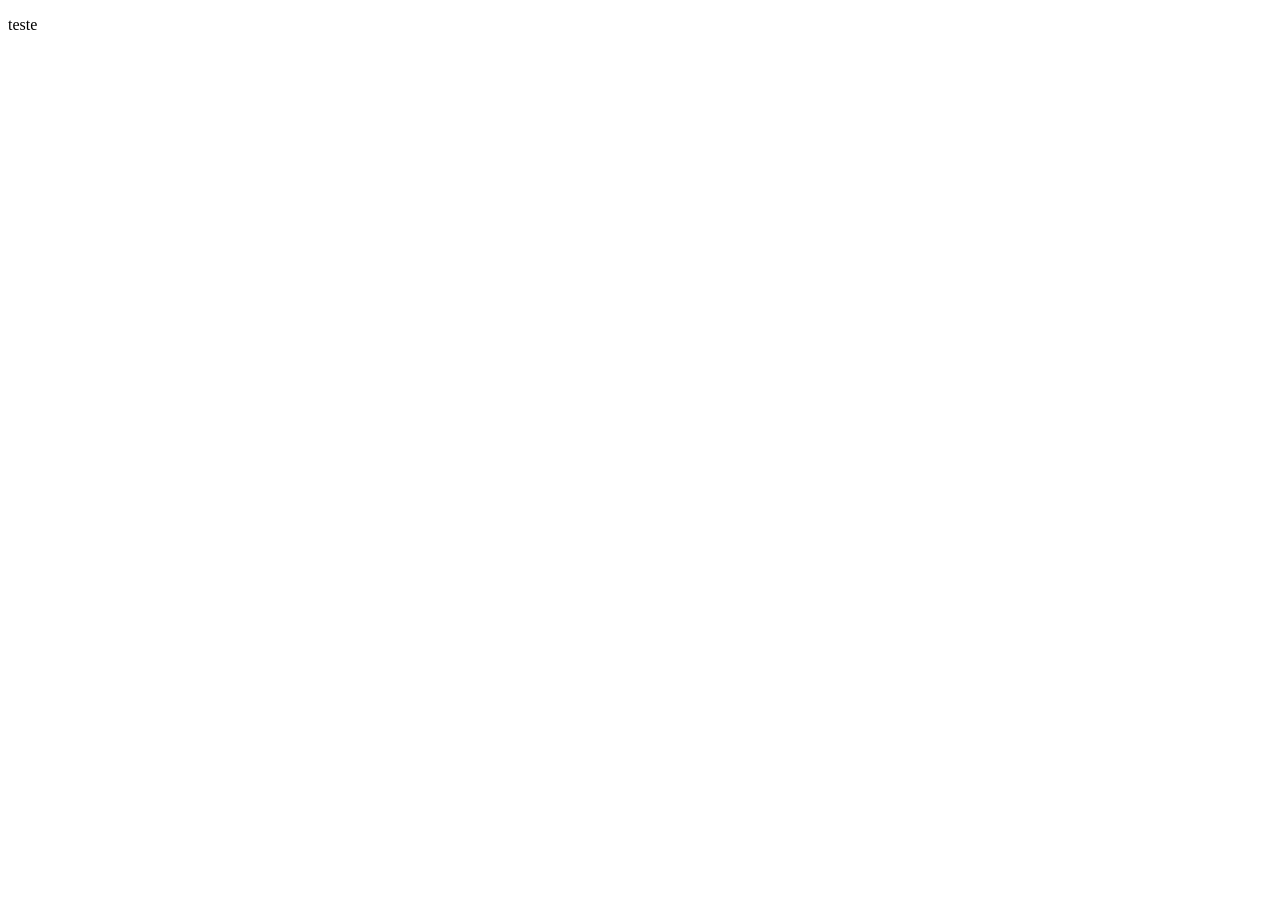
==== ftc-pb-competition/paginas/pag-home.html @ 4039ecbb "página de login quase finalizada, faltando apenas efeitos de background. Java script adicionado para" ====
<!DOCTYPE html>
<html lang="pt-br">
<head>
    <meta charset="UTF-8">
    <meta name="viewport" content="width=device-width, initial-scale=1.0">
    <title>FTC|PB Regional</title>
</head>
<body>
    <p>teste</p>
</body>
</html>
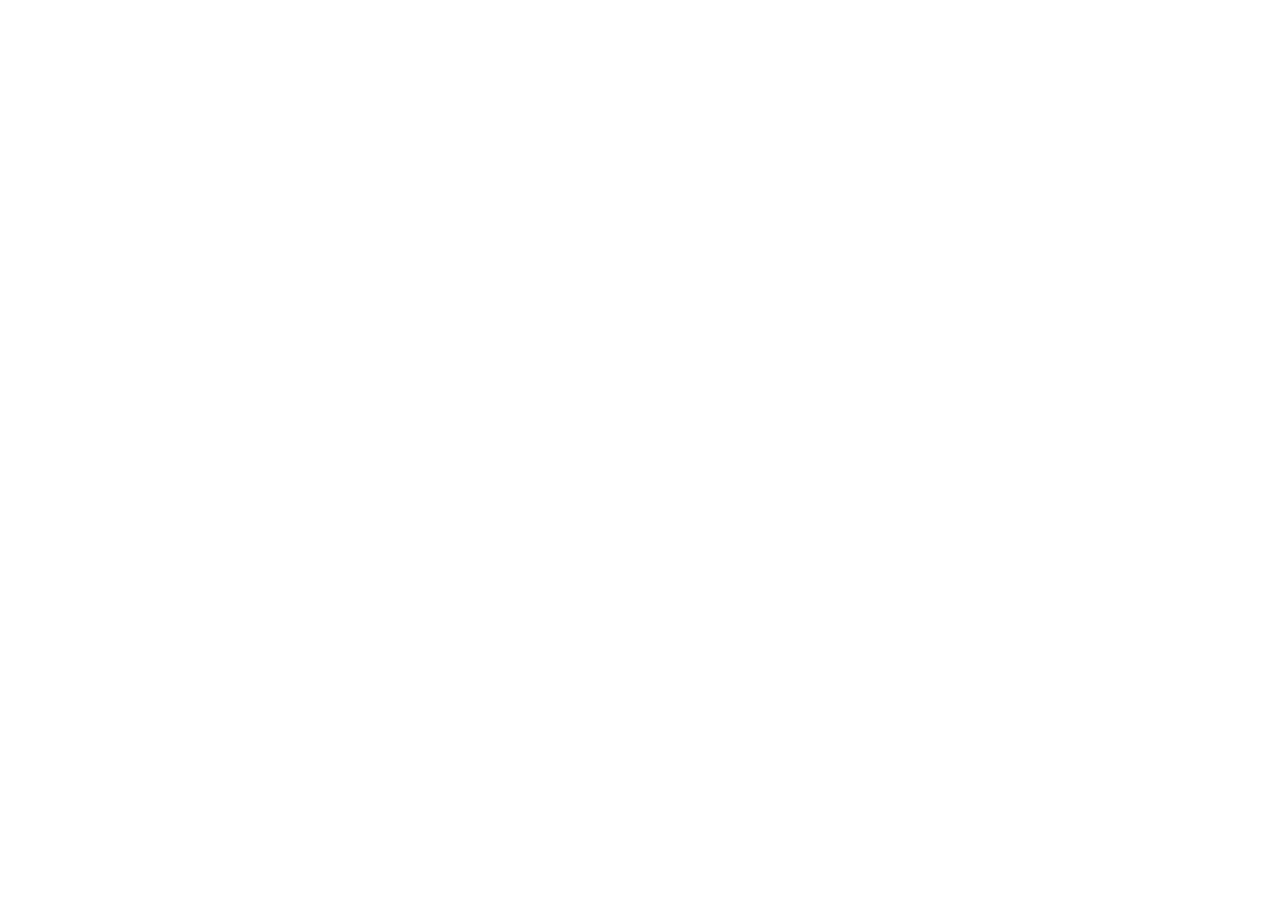
==== commit 33c5601c: "início da página principal e organização de estilos para cada página" ====
--- a/ftc-pb-competition/paginas/pag-home.html
+++ b/ftc-pb-competition/paginas/pag-home.html
@@ -6,6 +6,13 @@
     <title>FTC|PB Regional</title>
 </head>
 <body>
-    <p>teste</p>
+    <div class="layout">
+        <nav class="menu">
+
+        </nav>
+        <main class="conteudo">
+
+        </main>
+    </div>
 </body>
 </html>
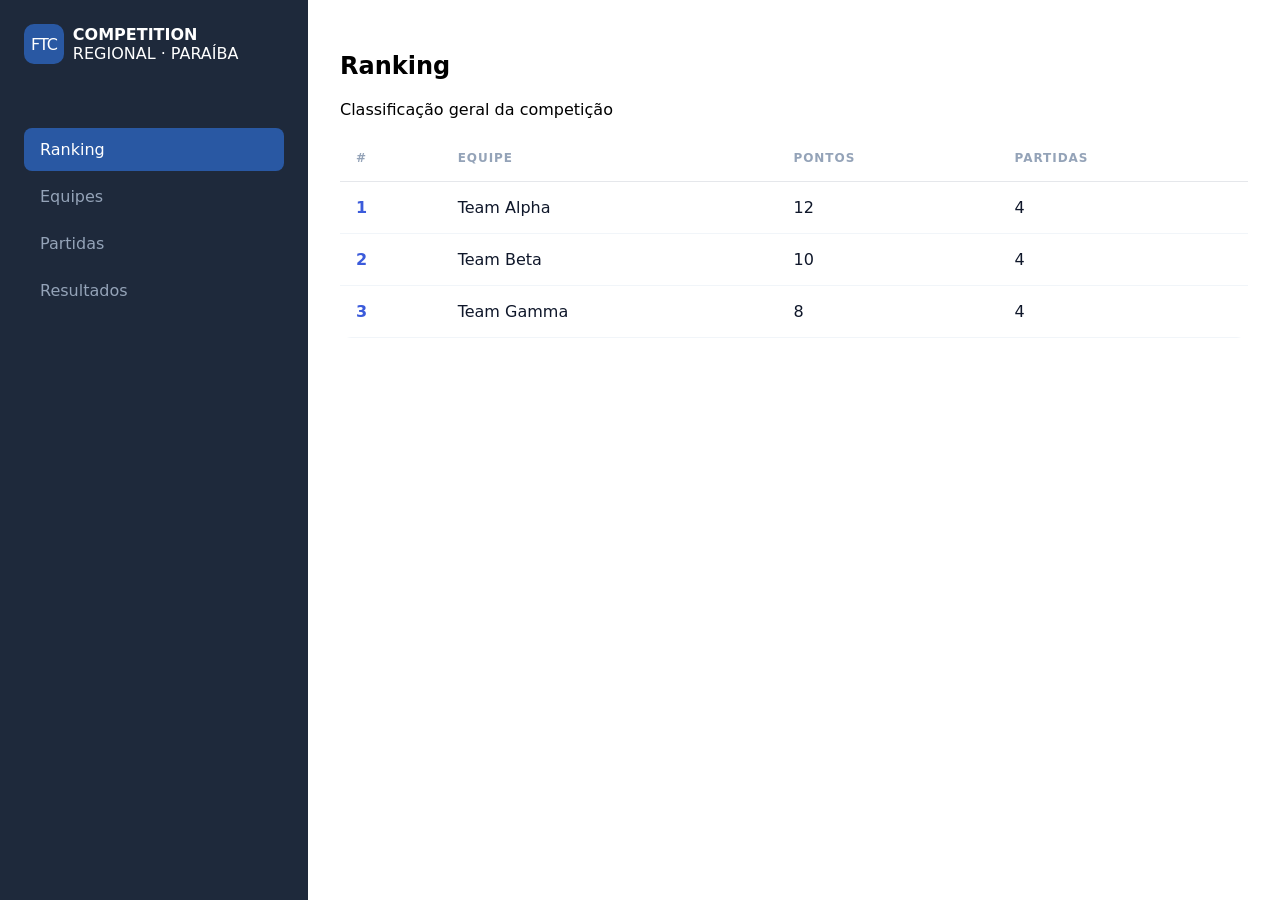
==== commit 109bd530: "sistema de navegação com javascript concluído. Inicío da página inicial de ranking da competição + o" ====
--- a/ftc-pb-competition/paginas/pag-home.html
+++ b/ftc-pb-competition/paginas/pag-home.html
@@ -1,18 +1,67 @@
 <!DOCTYPE html>
 <html lang="pt-br">
-<head>
-    <meta charset="UTF-8">
-    <meta name="viewport" content="width=device-width, initial-scale=1.0">
-    <title>FTC|PB Regional</title>
-</head>
-<body>
-    <div class="layout">
-        <nav class="menu">
+    <head>
+        <meta charset="UTF-8">
+        <meta name="viewport" content="width=device-width, initial-scale=1.0">
+        <title>FTC|PB Regional</title>
+        <link rel="stylesheet" href="../estilos/base.css">
+        <link rel="stylesheet" href="../estilos/style-home.css">
+        <script src="../scripts/script-home.js" defer></script>
+    </head>
+    <body>
+        <div class="layout">
+            <nav class="menu">
+                <div class="organization">
+                    <div class="box-ftc">FTC</div>
+                    <div class="column-itens">
+                        <strong>COMPETITION</strong>
+                        <span>REGIONAL · PARAÍBA</span>
+                    </div>
+                </div>
 
-        </nav>
-        <main class="conteudo">
+                <ul class="menu-lista">
+                    <li><a href="#" class="ativo" data-secao="ranking">Ranking</a></li>
+                    <li><a href="#" data-secao="equipes">Equipes</a></li>
+                    <li><a href="#" data-secao="partidas">Partidas</a></li>
+                    <li><a href="#" data-secao="resultados">Resultados</a></li>
+                </ul>
+            </nav>
 
-        </main>
-    </div>
-</body>
+            <main class="conteudo">
+                <section id="ranking" class="secao ativa">
+                    <header class="secao-topo">
+                        <h1>Ranking</h1>
+                        <p class="minor-information">Classificação geral da competição</p>
+                    </header>
+
+                    <div class="tabela-container">
+                        <table class="tabela">
+                            <thead>
+                                <tr>
+                                    <th>#</th>
+                                    <th>Equipe</th>
+                                    <th>Pontos</th>
+                                    <th>Partidas</th>
+                                </tr>
+                            </thead>
+                            <tbody id="ranking-corpo">
+                            </tbody>
+                        </table>
+                    </div>
+                </section>
+
+                <section id="equipes" class="secao">
+                    <h1>Equipes</h1>
+                </section>
+
+                <section id="partidas" class="secao">
+                    <h1>Partidas</h1>
+                </section>
+
+                <section id="resultados" class="secao">
+                    <h1>Resultados</h1>
+                </section>
+            </main>
+        </div>
+    </body>
 </html>
--- a/ftc-pb-competition/estilos/base.css
+++ b/ftc-pb-competition/estilos/base.css
@@ -0,0 +1,23 @@
+.organization{
+    display: flex;
+    align-items: center;
+    gap: 0.55rem;
+    margin-bottom: 2rem;
+    color: #fff;
+}
+
+.box-ftc{
+    background-color: #2958a3;
+    width: 40px;
+    height: 40px;
+    border-radius: 10px;
+    display: grid;
+    place-items: center;
+    color: #fff;
+    letter-spacing: -1px;
+}
+
+.column-itens{
+    display: flex;
+    flex-direction: column;
+}
--- a/ftc-pb-competition/estilos/style-home.css
+++ b/ftc-pb-competition/estilos/style-home.css
@@ -0,0 +1,96 @@
+body{
+    font-family: system-ui, -apple-system, "Segoe UI", sans-serif;
+    margin: 0;
+}
+
+.layout {
+    display: flex;
+    min-height: 100vh;
+}
+
+.menu {
+    width: 260px;
+    flex-shrink: 0;
+    background-color: #1e293b;
+    padding: 1.5rem;
+    display: flex;
+    flex-direction: column;
+    gap: 2rem;
+}
+
+.conteudo {
+    flex: 1;
+    padding: 2rem;
+}
+
+.menu-lista {
+    list-style: none;
+    padding: 0;
+    margin: 0;
+    display: flex;
+    flex-direction: column;
+    gap: 0.25rem;
+}
+
+.menu-lista a {
+    display: block;
+    padding: 0.75rem 1rem;
+    border-radius: 8px;
+    color: #94a3b8;
+    text-decoration: none;
+    font-weight: 500;
+}
+
+.menu-lista a:hover {
+    background-color: rgba(255, 255, 255, 0.08);
+    color: #fff;
+}
+
+.menu-lista a.ativo {
+    background-color: #2958a3;
+    color: #fff;
+}
+
+.secao {
+    display: none;
+}
+
+.secao.ativa {
+    display: block;
+}
+
+.tabela-container {
+    background-color: #fff;
+    border-radius: 12px;
+    overflow-x: auto;
+}
+
+.tabela {
+    width: 100%;
+    border-collapse: collapse;
+}
+
+.tabela th {
+    text-align: left;
+    font-size: 0.75rem;
+    text-transform: uppercase;
+    letter-spacing: 0.08em;
+    color: #94a3b8;
+    padding: 1rem;
+    border-bottom: 1px solid #e5e7eb;
+}
+
+.tabela td {
+    padding: 1rem;
+    border-bottom: 1px solid #f1f5f9;
+    color: #0f172a;
+}
+
+.tabela tbody tr:hover {
+    background-color: #f8fafc;
+}
+
+.tabela tbody tr:nth-child(-n+3) td:first-child {
+    font-weight: 700;
+    color: #3b5bdb;
+}
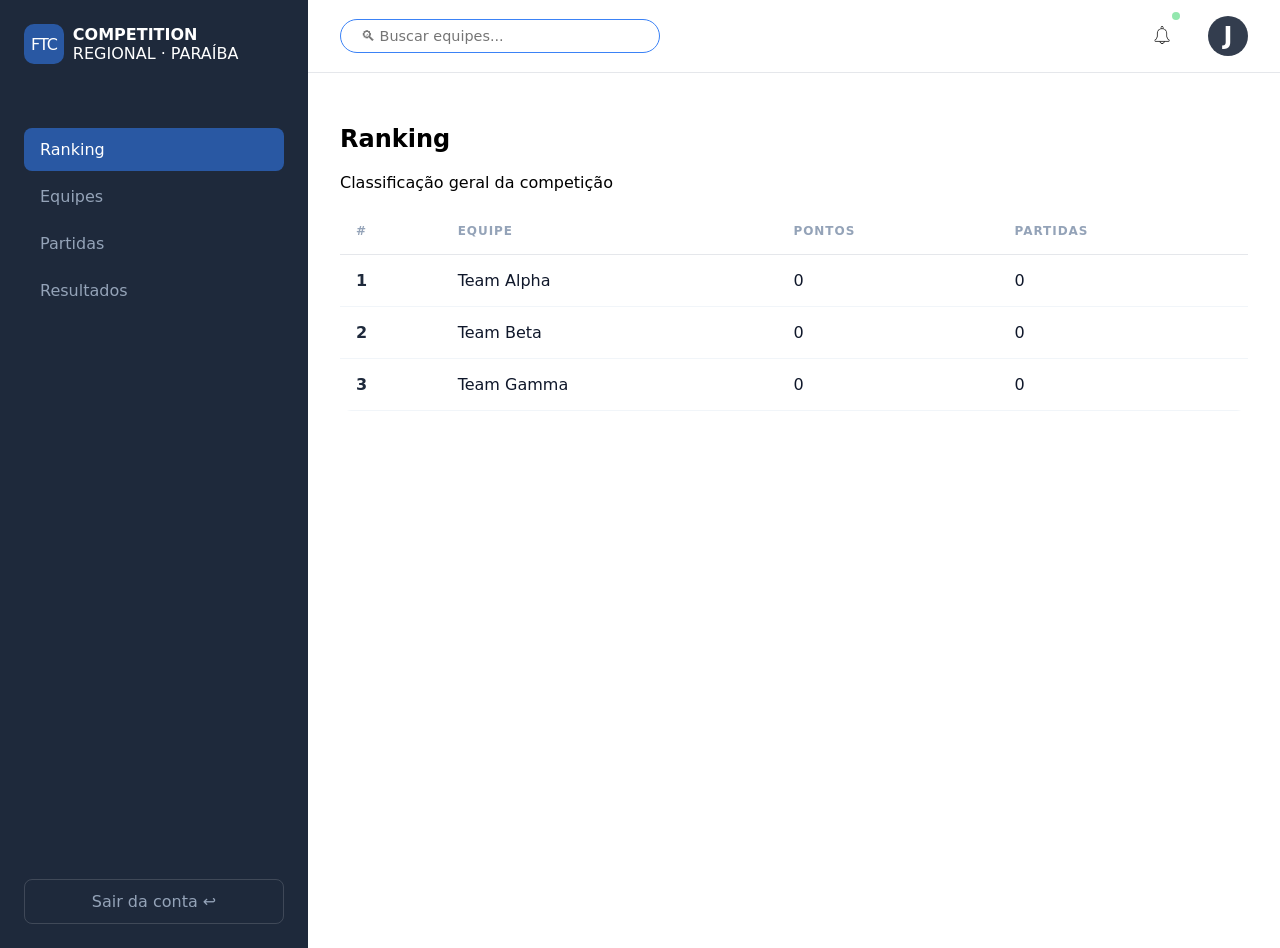
==== commit 41e570e1: "topbar adicionado no topo de todas as páginas + botão de retorono a página de login no fim do sistem" ====
--- a/ftc-pb-competition/paginas/pag-home.html
+++ b/ftc-pb-competition/paginas/pag-home.html
@@ -25,43 +25,53 @@
                     <li><a href="#" data-secao="partidas">Partidas</a></li>
                     <li><a href="#" data-secao="resultados">Resultados</a></li>
                 </ul>
+                <a class="btn-sair" href="pag-login.html">Sair da conta <span>↩</span></a>
             </nav>
 
-            <main class="conteudo">
-                <section id="ranking" class="secao ativa">
-                    <header class="secao-topo">
-                        <h1>Ranking</h1>
-                        <p class="minor-information">Classificação geral da competição</p>
-                    </header>
-
-                    <div class="tabela-container">
-                        <table class="tabela">
-                            <thead>
-                                <tr>
-                                    <th>#</th>
-                                    <th>Equipe</th>
-                                    <th>Pontos</th>
-                                    <th>Partidas</th>
-                                </tr>
-                            </thead>
-                            <tbody id="ranking-corpo">
-                            </tbody>
-                        </table>
+               <div class="area-principal">
+                <header class="topbar">
+                    <input type="search" class="busca" placeholder="🔍︎ Buscar equipes...">
+                    <div class="topbar-acoes">
+                        <button class="icone-btn" aria-label="Notificações">
+                            <img src="../imagens/sino.png" alt="sino" width="20"><span class="ponto"></span>
+                        </button>
+                        <div class="perfil">
+                            <div class="avatar">J</div>
+                        </div>
                     </div>
-                </section>
-
-                <section id="equipes" class="secao">
-                    <h1>Equipes</h1>
-                </section>
-
-                <section id="partidas" class="secao">
-                    <h1>Partidas</h1>
-                </section>
-
-                <section id="resultados" class="secao">
-                    <h1>Resultados</h1>
-                </section>
-            </main>
+                </header>
+                <main class="conteudo">
+                    <section id="ranking" class="secao ativa">
+                        <header class="secao-topo">
+                            <h1>Ranking</h1>
+                            <p class="minor-information">Classificação geral da competição</p>
+                        </header>
+                        <div class="tabela-container">
+                            <table class="tabela">
+                                <thead>
+                                    <tr>
+                                        <th>#</th>
+                                        <th>Equipe</th>
+                                        <th>Pontos</th>
+                                        <th>Partidas</th>
+                                    </tr>
+                                </thead>
+                                <tbody id="ranking-corpo">
+                                </tbody>
+                            </table>
+                        </div>
+                    </section>
+                    <section id="equipes" class="secao">
+                        <h1>Equipes</h1>
+                    </section>
+                    <section id="partidas" class="secao">
+                        <h1>Partidas</h1>
+                    </section>
+                    <section id="resultados" class="secao">
+                        <h1>Resultados</h1>
+                    </section>
+                </main>
+            </div>
         </div>
     </body>
 </html>
--- a/ftc-pb-competition/estilos/style-home.css
+++ b/ftc-pb-competition/estilos/style-home.css
@@ -16,11 +16,25 @@
     display: flex;
     flex-direction: column;
     gap: 2rem;
+    position: sticky;
+    top: 0;
+    height: 100vh;
 }
 
 .conteudo {
     flex: 1;
     padding: 2rem;
+}
+
+.btn-sair{
+    margin-top: auto;
+    padding: 0.75rem 1rem;
+    border-radius: 8px;
+    color: #94a3b8;
+    text-decoration: none;
+    font-weight: 500;
+    border: 1px solid rgba(255, 255, 255, 0.15);
+    text-align: center;
 }
 
 .menu-lista {
@@ -39,11 +53,6 @@
     color: #94a3b8;
     text-decoration: none;
     font-weight: 500;
-}
-
-.menu-lista a:hover {
-    background-color: rgba(255, 255, 255, 0.08);
-    color: #fff;
 }
 
 .menu-lista a.ativo {
@@ -92,5 +101,84 @@
 
 .tabela tbody tr:nth-child(-n+3) td:first-child {
     font-weight: 700;
-    color: #3b5bdb;
+    color: #1e293b;
+}
+
+.area-principal{
+    flex: 1;
+    display: flex;
+    flex-direction: column;
+    min-width: 0;
+}
+
+.topbar{
+    position: sticky;
+    top: 0;
+    z-index: 10;
+    display: flex;
+    align-items: center;
+    justify-content: space-between;
+    gap: 1rem;
+    padding: 0.75rem 2rem;
+    background-color: #fff;
+    border-bottom: 1px solid #e5e7eb;
+}
+
+.busca {
+    width: 100%;
+    max-width: 320px;
+    padding: 0.5rem 1.25rem;
+    border: 1px solid #3b82f6; 
+    border-radius: 999px;
+    font-family: inherit;
+    font-size: 0.9rem;
+}
+
+.topbar-acoes{
+    display: flex;
+    align-items: center;
+    gap: 1.75rem;
+}
+
+.icone-btn{
+    position: relative;
+    background: none;
+    border: none;
+    font-size: 1.7rem;
+    cursor: pointer;
+    padding: 0.5rem ;
+}
+
+.ponto{
+    position: absolute;
+    top: 0;
+    right: 0;
+    width: 8px;
+    height: 8px;
+    background-color: #93e7ae;
+    border-radius: 50%;
+}
+
+.perfil{
+    display: flex;
+    align-items: center;
+    gap: 0.75rem;
+}
+
+.perfil-nome{
+    font-weight: 600;
+    color: #0f172a;
+}
+
+.avatar{
+    width: 40px;
+    height: 40px;
+    border-radius: 50%;
+    background-color: #1e293b;
+    opacity: 90%;
+    color: #fff;
+    display: grid;
+    place-items: center;
+    font-weight: 600;
+    font-size: 1.5rem;
 }
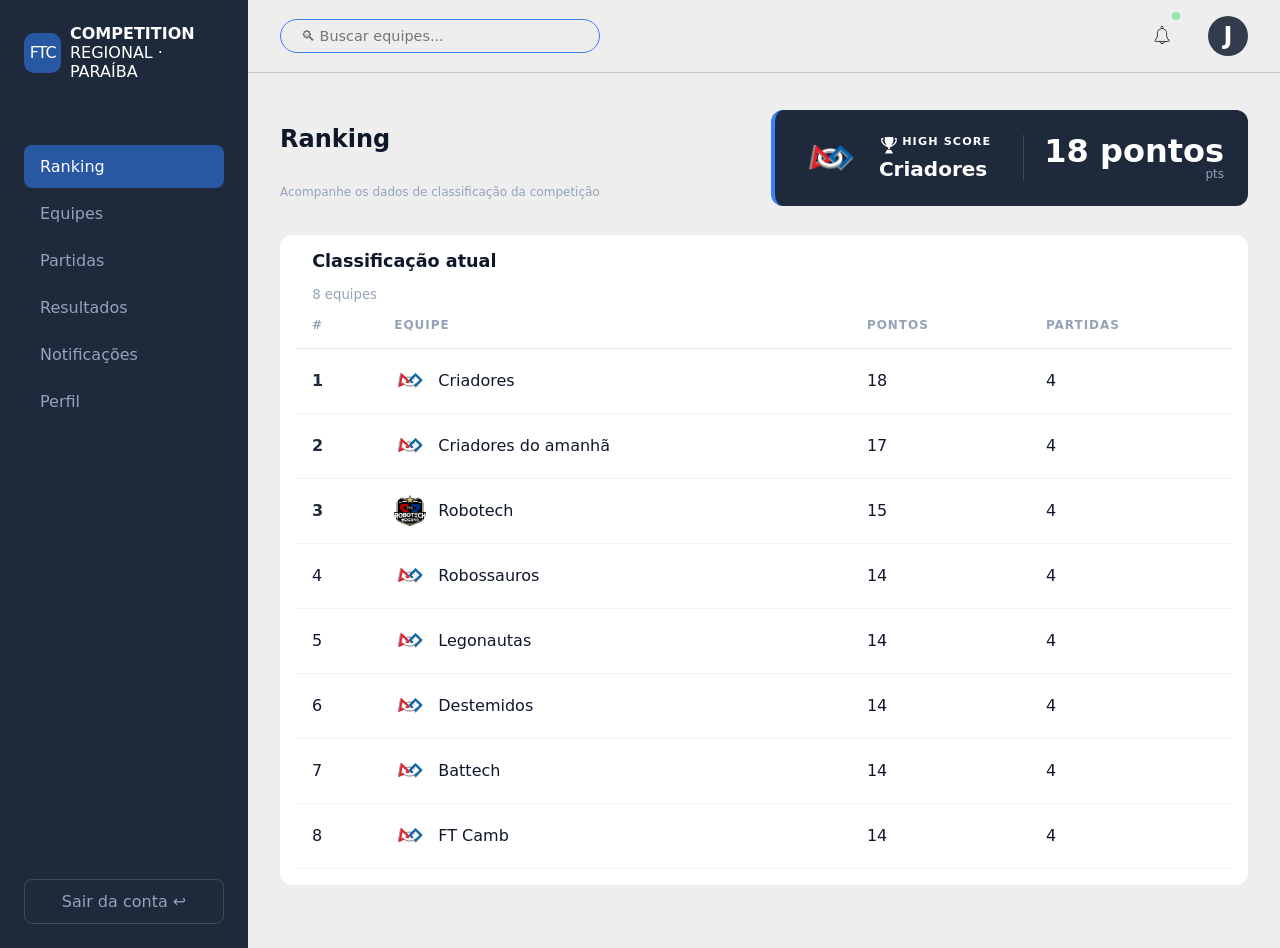
==== commit f9e56aa2: "Menu supenso quando a tela fica pequena, seção de ranking quase finalizada precisando apenas de algu" ====
--- a/ftc-pb-competition/paginas/pag-home.html
+++ b/ftc-pb-competition/paginas/pag-home.html
@@ -20,34 +20,55 @@
                 </div>
 
                 <ul class="menu-lista">
-                    <li><a href="#" class="ativo" data-secao="ranking">Ranking</a></li>
-                    <li><a href="#" data-secao="equipes">Equipes</a></li>
-                    <li><a href="#" data-secao="partidas">Partidas</a></li>
-                    <li><a href="#" data-secao="resultados">Resultados</a></li>
+                    <li><a href="#" class="ativo" data-secao="ranking" aria-label="Abrir seção de ranking">Ranking</a></li>
+                    <li><a href="#" data-secao="equipes" aria-label="Abrir seção de equipes">Equipes</a></li>
+                    <li><a href="#" data-secao="partidas" aria-label="Abrir seção de partidas">Partidas</a></li>
+                    <li><a href="#" data-secao="resultados" aria-label="Abrir seção de resutados">Resultados</a></li>
+                    <li><a href="#" data-secao="notificacoes">Notificações</a></li>
+                    <li><a href="#" data-secao="perfil" aria-label="Abrir seção de perfil">Perfil</a></li>
                 </ul>
                 <a class="btn-sair" href="pag-login.html">Sair da conta <span>↩</span></a>
             </nav>
-
-               <div class="area-principal">
-                <header class="topbar">
-                    <input type="search" class="busca" placeholder="🔍︎ Buscar equipes...">
-                    <div class="topbar-acoes">
-                        <button class="icone-btn" aria-label="Notificações">
-                            <img src="../imagens/sino.png" alt="sino" width="20"><span class="ponto"></span>
-                        </button>
-                        <div class="perfil">
-                            <div class="avatar">J</div>
+            <div class="overlay" id="overlay"></div>
+            
+            <div class="area-principal">
+                    <header class="topbar">
+                        <button class="btn-menu" id="btn-menu" aria-label="Abrir menu">☰</button>
+                        <input type="search" class="busca" placeholder="🔍︎ Buscar equipes...">
+                        <div class="topbar-acoes">
+                            <button class="icone-btn" aria-label="Notificações" data-secao="notificacoes">
+                                <img src="../imagens/sino.png" alt="sino" width="20"><span class="ponto"></span>
+                            </button>
+                            <div class="perfil">
+                                <div class="avatar" data-secao="perfil" aria-label="Abrir perfil">J</div>
+                            </div>
                         </div>
-                    </div>
-                </header>
+                    </header>
+                
                 <main class="conteudo">
                     <section id="ranking" class="secao ativa">
-                        <header class="secao-topo">
-                            <h1>Ranking</h1>
-                            <p class="minor-information">Classificação geral da competição</p>
-                        </header>
+                            <header class="top-ranking">
+                                <div class="information-ranking">
+                                    <h1>Ranking</h1>
+                                    <p class="minor-information">Acompanhe os dados de classificação da competição</p>
+                                </div>
+                                <div class="high-score">
+                                    <img id="lider-logo" class="destaque-logo" alt="">
+                                    <div class="leader-ranking">
+                                        <span class="destaque-rotulo"><img src="../imagens/trofeu.png" alt="trofeu" width="20px"> High Score</span>
+                                        <strong id="lider-nome" class="destaque-nome">-</strong>
+                                    </div>
+                                    <div class="destaque-pontos">
+                                        <strong id="lider-pontos">0</strong>
+                                        <span>pts</span>
+                                    </div>
+                                </div>
+                            </header>
                         <div class="tabela-container">
                             <table class="tabela">
+                                <div class="titulo-classificacao"><h2>Classificação atual</h2>
+                                <span>8 equipes</span>
+                                </div>
                                 <thead>
                                     <tr>
                                         <th>#</th>
@@ -70,6 +91,12 @@
                     <section id="resultados" class="secao">
                         <h1>Resultados</h1>
                     </section>
+                    <section id="notificacoes" class="secao">
+                        <h1>Notificações</h1>
+                    </section>
+                    <section id="perfil" class="secao">
+                        <h1>Perfil</h1>
+                    </section>
                 </main>
             </div>
         </div>
--- a/ftc-pb-competition/estilos/style-home.css
+++ b/ftc-pb-competition/estilos/style-home.css
@@ -9,7 +9,7 @@
 }
 
 .menu {
-    width: 260px;
+    width: 200px;
     flex-shrink: 0;
     background-color: #1e293b;
     padding: 1.5rem;
@@ -72,6 +72,7 @@
     background-color: #fff;
     border-radius: 12px;
     overflow-x: auto;
+    padding: 1rem;
 }
 
 .tabela {
@@ -105,6 +106,7 @@
 }
 
 .area-principal{
+    background-color: #eeeeee;
     flex: 1;
     display: flex;
     flex-direction: column;
@@ -120,11 +122,12 @@
     justify-content: space-between;
     gap: 1rem;
     padding: 0.75rem 2rem;
-    background-color: #fff;
-    border-bottom: 1px solid #e5e7eb;
+    background-color: #eeeeee;
+    border-bottom: 1px solid #c6c8ca;
 }
 
 .busca {
+    background-color: #eeeeee;
     width: 100%;
     max-width: 320px;
     padding: 0.5rem 1.25rem;
@@ -181,4 +184,161 @@
     place-items: center;
     font-weight: 600;
     font-size: 1.5rem;
+    cursor: pointer;
+}
+
+.minor-information{
+    color: #94a3b8;
+    font-size: 0.75rem;
+}
+
+.top-ranking {
+    display: flex;
+    justify-content: space-between;
+    align-items: center;
+    flex-wrap: wrap;
+    gap: 1rem;
+    margin-bottom: 1.5rem;
+    width: 100%;
+}
+
+.information-ranking{
+    display: flex;
+    flex-direction: column;
+    color: #0f172a;
+}
+
+.information-r .minor-information {
+    margin: 0;
+}
+
+.high-score{
+    display: flex;
+    align-items: center;
+    gap: 1rem;
+    padding: 1rem 1.5rem;
+    background-color: #1e293b;
+    border-radius: 12px;
+    border-left: 4px solid #3b82f6;
+}
+
+.leader-ranking{
+    display: flex;
+    flex-direction: column;
+    align-items: flex-start;
+    gap: 0.15rem;
+    
+}
+
+.destaque-rotulo {
+    display: flex;
+    font-size: 0.7rem;
+    font-weight: 700;
+    text-transform: uppercase;
+    letter-spacing: 0.1em;
+    color: #ffffff;
+    gap: 0.2rem;
+}
+
+.equipe-celula {
+    display: flex;
+    align-items: center;
+    gap: 0.75rem;
+}
+
+.equipe-logo {
+    width: 32px;
+    height: 32px;
+    border-radius: 50%;
+    object-fit: contain;
+}
+
+.destaque-logo {
+    width: 56px;
+    height: 56px;
+    border-radius: 50%;
+    padding: 4px;
+    object-fit: contain;
+}
+
+.destaque-nome {
+    font-size: 1.25rem;
+    color: #fff;
+}
+
+.destaque-pontos {
+    display: flex;
+    flex-direction: column;
+    align-items: flex-end;
+    margin-left: 1rem;
+    padding-left: 1.25rem;
+    border-left: 1px solid rgba(255, 255, 255, 0.15);
+    color: #94a3b8;
+    font-size: 0.75rem;
+}
+
+.destaque-pontos strong {
+    font-size: 2rem;
+    line-height: 1;
+    color: #fff;
+}
+
+.titulo-classificacao{
+    padding-left: 1.01rem;
+    display: flex;
+    flex-direction: column;
+    justify-content: space-between;
+
+    gap: 1rem;
+}
+
+.titulo-classificacao h2{
+    margin: 0;
+    font-size: 1.1rem;
+    color: #0f172a;
+}
+
+.titulo-classificacao span{
+    font-size: 0.83rem;
+    color: #94a3b8;
+}
+
+.btn-menu {
+    display: none;
+    background: none;
+    border: none;
+    font-size: 1.5rem;
+    cursor: pointer;
+    padding: 0.25rem 0.5rem;
+}
+
+.overlay {
+    display: none;
+}
+
+@media (max-width: 900px) {
+    .btn-menu {
+        display: block;
+    }
+
+    .menu {
+        position: fixed;
+        top: 0;
+        left: 0;
+        z-index: 30;
+        transform: translateX(-100%);
+        transition: transform 0.25s ease;
+    }
+
+    .menu.aberto {
+        transform: translateX(0);
+    }
+
+    .overlay.visivel {
+        display: block;
+        position: fixed;
+        inset: 0;
+        background-color: rgba(0, 0, 0, 0.5);
+        z-index: 20;
+    }
 }
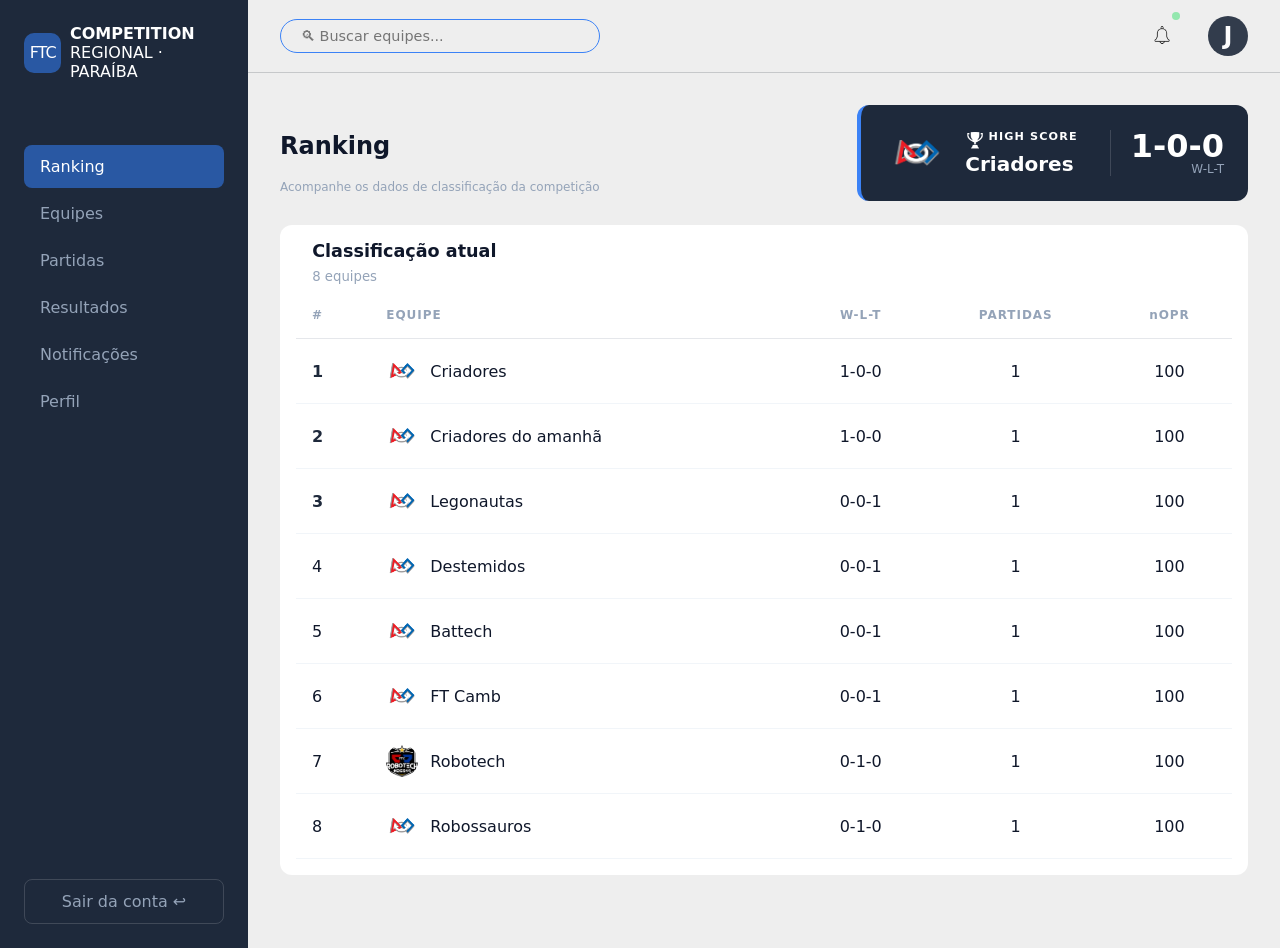
==== commit bd6010c0: "sistema inicial de partidas adicionado" ====
--- a/ftc-pb-competition/paginas/pag-home.html
+++ b/ftc-pb-competition/paginas/pag-home.html
@@ -23,7 +23,7 @@
                     <li><a href="#" class="ativo" data-secao="ranking" aria-label="Abrir seção de ranking">Ranking</a></li>
                     <li><a href="#" data-secao="equipes" aria-label="Abrir seção de equipes">Equipes</a></li>
                     <li><a href="#" data-secao="partidas" aria-label="Abrir seção de partidas">Partidas</a></li>
-                    <li><a href="#" data-secao="resultados" aria-label="Abrir seção de resutados">Resultados</a></li>
+                    <li><a href="#" data-secao="resultados" aria-label="Abrir seção de resultados">Resultados</a></li>
                     <li><a href="#" data-secao="notificacoes">Notificações</a></li>
                     <li><a href="#" data-secao="perfil" aria-label="Abrir seção de perfil">Perfil</a></li>
                 </ul>
@@ -60,21 +60,23 @@
                                     </div>
                                     <div class="destaque-pontos">
                                         <strong id="lider-pontos">0</strong>
-                                        <span>pts</span>
+                                        <span>W-L-T</span>
                                     </div>
                                 </div>
                             </header>
                         <div class="tabela-container">
+                            <div class="titulo-classificacao">
+                                <h2>Classificação atual</h2>
+                                <span id="total-equipes"> </span>
+                            </div>
                             <table class="tabela">
-                                <div class="titulo-classificacao"><h2>Classificação atual</h2>
-                                <span>8 equipes</span>
-                                </div>
                                 <thead>
                                     <tr>
                                         <th>#</th>
-                                        <th>Equipe</th>
-                                        <th>Pontos</th>
-                                        <th>Partidas</th>
+                                        <th>EQUIPE</th>
+                                        <th>W-L-T</th>
+                                        <th>PARTIDAS</th>
+                                        <th>nOPR</th>
                                     </tr>
                                 </thead>
                                 <tbody id="ranking-corpo">
@@ -86,7 +88,11 @@
                         <h1>Equipes</h1>
                     </section>
                     <section id="partidas" class="secao">
-                        <h1>Partidas</h1>
+                        <header class="top-partidas">
+                            <h1>Partidas</h1>
+                            <p class="minor-information">Alianças e placares de cada partida</p>
+                        </header>
+                        <div class="lista-partidas" id="lista-partidas"></div>
                     </section>
                     <section id="resultados" class="secao">
                         <h1>Resultados</h1>
--- a/ftc-pb-competition/estilos/style-home.css
+++ b/ftc-pb-competition/estilos/style-home.css
@@ -83,7 +83,6 @@
 .tabela th {
     text-align: left;
     font-size: 0.75rem;
-    text-transform: uppercase;
     letter-spacing: 0.08em;
     color: #94a3b8;
     padding: 1rem;
@@ -208,7 +207,7 @@
     color: #0f172a;
 }
 
-.information-r .minor-information {
+.information-ranking .minor-information {
     margin: 0;
 }
 
@@ -288,8 +287,8 @@
     display: flex;
     flex-direction: column;
     justify-content: space-between;
-
-    gap: 1rem;
+    margin-bottom: 0.5rem;
+    gap: 0.5rem;
 }
 
 .titulo-classificacao h2{
@@ -341,4 +340,55 @@
         background-color: rgba(0, 0, 0, 0.5);
         z-index: 20;
     }
-}+}
+
+.tabela th:nth-child(n+3),
+.tabela td:nth-child(n+3) {
+    text-align: center;
+}
+
+.lista-partidas {
+    display: flex;
+    flex-direction: column;
+    gap: 0.75rem;
+}
+
+.partida {
+    display: grid;
+    grid-template-columns: 1fr auto 1fr;
+    align-items: center;
+    gap: 1rem;
+    background-color: #fff;
+    border-radius: 12px;
+    padding: 1rem;
+}
+
+.partida-numero {
+    font-size: 0.75rem;
+    font-weight: 700;
+    color: #94a3b8;
+}
+
+.alianca {
+    display: flex;
+    align-items: center;
+    justify-content: space-between;
+    gap: 1rem;
+    padding: 0.75rem 1rem;
+    border-radius: 8px;
+    border-left: 4px solid transparent;
+}
+
+.alianca.vermelha { border-left-color: #ef4444; background-color: #fef2f2; }
+.alianca.azul { border-right: 4px solid #3b82f6; border-left: none; background-color: #eff6ff; flex-direction: row; }
+
+.alianca-equipes {
+    display: flex;
+    flex-direction: column;
+    font-size: 0.9rem;
+    color: #0f172a;
+}
+
+.alianca-placar { font-size: 1.5rem; color: #0f172a; }
+
+.alianca.vencedora .alianca-placar { color: #16a34a; }
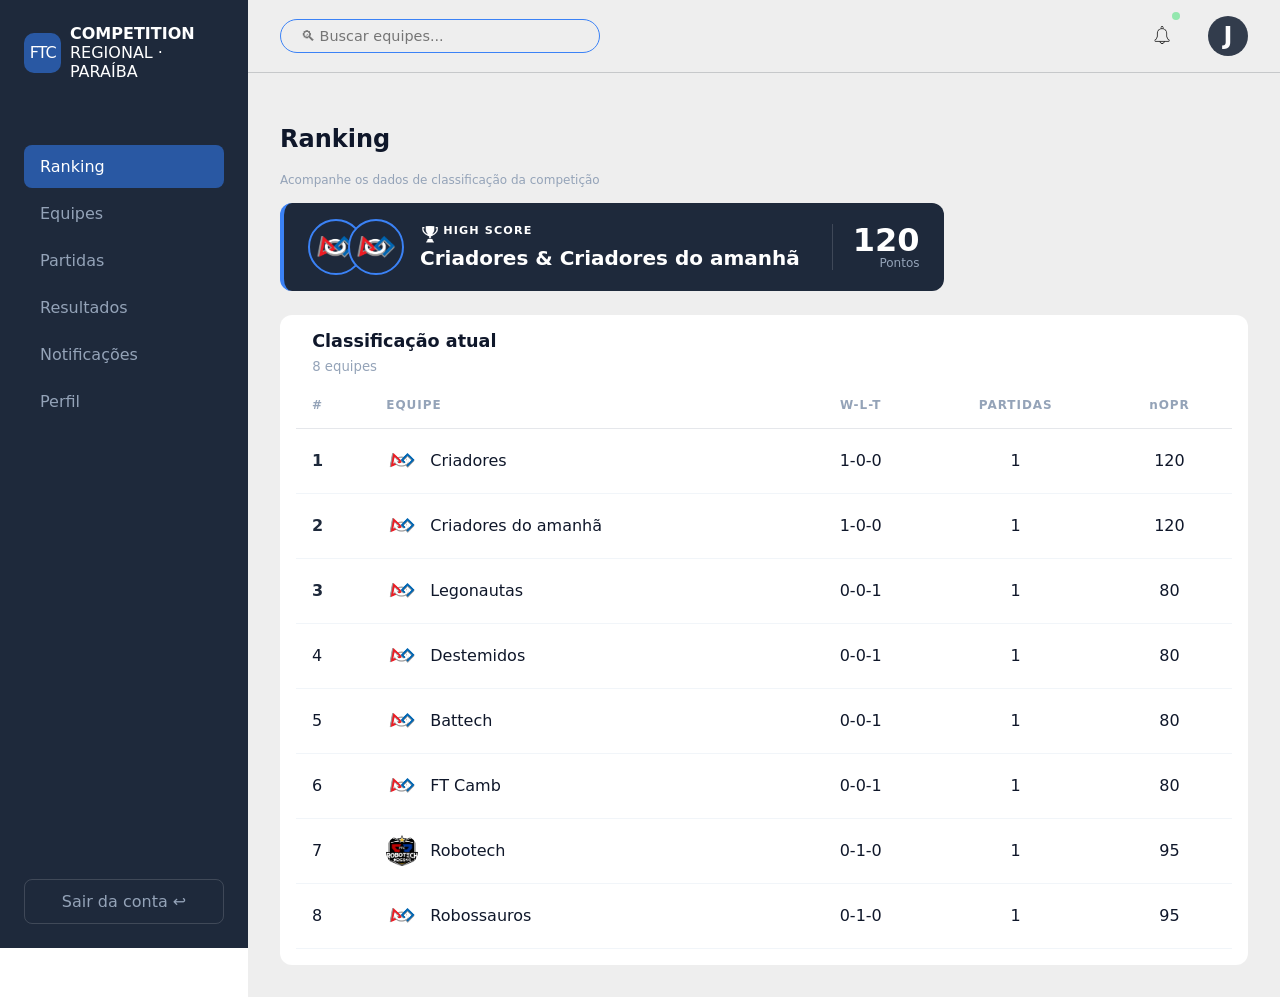
==== commit d5a05edd: "adição de sistema de opr(pontuação média), sistema de high score de alianças e sistema de adição e e" ====
--- a/ftc-pb-competition/paginas/pag-home.html
+++ b/ftc-pb-competition/paginas/pag-home.html
@@ -53,14 +53,16 @@
                                     <p class="minor-information">Acompanhe os dados de classificação da competição</p>
                                 </div>
                                 <div class="high-score">
-                                    <img id="lider-logo" class="destaque-logo" alt="">
+                                    <div id="lider-logos-container" class="destaque-logos-grupo">
+                                        <!-- As logos das equipes serão injetadas aqui via JavaScript -->
+                                    </div>
                                     <div class="leader-ranking">
                                         <span class="destaque-rotulo"><img src="../imagens/trofeu.png" alt="trofeu" width="20px"> High Score</span>
                                         <strong id="lider-nome" class="destaque-nome">-</strong>
                                     </div>
                                     <div class="destaque-pontos">
-                                        <strong id="lider-pontos">0</strong>
-                                        <span>W-L-T</span>
+                                        <strong id="lider-pontos">-</strong>
+                                        <span>Pontos</span>
                                     </div>
                                 </div>
                             </header>
@@ -92,16 +94,30 @@
                             <h1>Partidas</h1>
                             <p class="minor-information">Alianças e placares de cada partida</p>
                         </header>
+
+                        <form id="form-partida" class="form-partida">
+                            <h2>Adicionar partida</h2>
+
+                            <div class="form-aliancas">
+                                <fieldset class="form-alianca vermelha">
+                                    <legend>Aliança vermelha</legend>
+                                    <select id="v1" required></select>
+                                    <select id="v2" required></select>
+                                    <input type="number" id="vp" min="0" placeholder="Placar">
+                                </fieldset>
+
+                                <fieldset class="form-alianca azul">
+                                    <legend>Aliança azul</legend>
+                                    <select id="a1" required></select>
+                                    <select id="a2" required></select>
+                                    <input type="number" id="ap" min="0" placeholder="Placar">
+                                </fieldset>
+                            </div>
+
+                            <p class="form-erro" id="form-erro"></p>
+                            <button type="submit">Adicionar partida</button>
+                        </form>
                         <div class="lista-partidas" id="lista-partidas"></div>
-                    </section>
-                    <section id="resultados" class="secao">
-                        <h1>Resultados</h1>
-                    </section>
-                    <section id="notificacoes" class="secao">
-                        <h1>Notificações</h1>
-                    </section>
-                    <section id="perfil" class="secao">
-                        <h1>Perfil</h1>
                     </section>
                 </main>
             </div>
--- a/ftc-pb-competition/estilos/style-home.css
+++ b/ftc-pb-competition/estilos/style-home.css
@@ -1,32 +1,100 @@
-body{
+/* =====================================================================
+   PAINEL FTC COMPETITION - REGIONAL PARAÍBA
+   Organização do arquivo:
+     1. Base e estrutura geral
+     2. Menu lateral
+     3. Barra superior (topbar)
+     4. Troca de seções
+     5. Ranking (cabeçalho, card de líder e tabela)
+     6. Partidas (lista)
+     7. Formulário para adicionar partidas
+     8. Responsividade (menu mobile)
+   ===================================================================== */
+
+
+/* =====================================================================
+   1. BASE E ESTRUTURA GERAL
+   ===================================================================== */
+
+body {
     font-family: system-ui, -apple-system, "Segoe UI", sans-serif;
-    margin: 0;
-}
-
+    margin: 0; /* remove a margem padrão do navegador */
+}
+
+/* Menu e área principal lado a lado. */
 .layout {
     display: flex;
     min-height: 100vh;
 }
 
-.menu {
-    width: 200px;
-    flex-shrink: 0;
-    background-color: #1e293b;
-    padding: 1.5rem;
-    display: flex;
-    flex-direction: column;
-    gap: 2rem;
-    position: sticky;
-    top: 0;
-    height: 100vh;
-}
-
+/* Coluna da direita: topbar em cima, conteúdo embaixo.
+   min-width: 0 impede que tabelas largas estourem a tela. */
+.area-principal {
+    background-color: #eeeeee;
+    flex: 1;
+    display: flex;
+    flex-direction: column;
+    min-width: 0;
+}
+
+/* Área onde as seções aparecem. */
 .conteudo {
     flex: 1;
     padding: 2rem;
 }
 
-.btn-sair{
+/* Texto pequeno e discreto (subtítulos). */
+.minor-information {
+    color: #94a3b8;
+    font-size: 0.75rem;
+}
+
+
+/* =====================================================================
+   2. MENU LATERAL
+   ===================================================================== */
+
+.menu {
+    width: 200px;
+    flex-shrink: 0;            /* a largura não encolhe */
+    background-color: #1e293b;
+    padding: 1.5rem;
+    display: flex;
+    flex-direction: column;
+    gap: 2rem;
+    position: sticky;          /* fica parado enquanto a página rola */
+    top: 0;
+    height: 100vh;
+}
+
+/* Lista de links, sem bolinhas e sem recuo. */
+.menu-lista {
+    list-style: none;
+    padding: 0;
+    margin: 0;
+    display: flex;
+    flex-direction: column;
+    gap: 0.25rem;
+}
+
+/* Cada link ocupa a linha inteira (área de clique maior). */
+.menu-lista a {
+    display: block;
+    padding: 0.75rem 1rem;
+    border-radius: 8px;
+    color: #94a3b8;
+    text-decoration: none;
+    font-weight: 500;
+}
+
+/* Item da seção que está aberta. */
+.menu-lista a.ativo {
+    background-color: #2958a3;
+    color: #fff;
+}
+
+/* Botão de sair: margin-top auto o empurra para o fim do menu. */
+.btn-sair {
     margin-top: auto;
     padding: 0.75rem 1rem;
     border-radius: 8px;
@@ -37,28 +105,111 @@
     text-align: center;
 }
 
-.menu-lista {
-    list-style: none;
-    padding: 0;
-    margin: 0;
-    display: flex;
-    flex-direction: column;
-    gap: 0.25rem;
-}
-
-.menu-lista a {
-    display: block;
-    padding: 0.75rem 1rem;
-    border-radius: 8px;
-    color: #94a3b8;
-    text-decoration: none;
-    font-weight: 500;
-}
-
-.menu-lista a.ativo {
-    background-color: #2958a3;
+
+/* =====================================================================
+   3. BARRA SUPERIOR (TOPBAR)
+   ===================================================================== */
+
+/* Fixa no topo enquanto o conteúdo rola por baixo. */
+.topbar {
+    position: sticky;
+    top: 0;
+    z-index: 10;               /* garante que fique acima do conteúdo */
+    display: flex;
+    align-items: center;
+    justify-content: space-between;
+    gap: 1rem;
+    padding: 0.75rem 2rem;
+    background-color: #eeeeee;
+    border-bottom: 1px solid #c6c8ca;
+}
+
+/* Campo de busca em formato de pílula. */
+.busca {
+    background-color: #eeeeee;
+    width: 100%;
+    max-width: 320px;
+    padding: 0.5rem 1.25rem;
+    border: 1px solid #3b82f6;
+    border-radius: 999px;      /* valor alto = pontas totalmente arredondadas */
+    font-family: inherit;
+    font-size: 0.9rem;
+}
+
+/* Sino e avatar, agrupados à direita. */
+.topbar-acoes {
+    display: flex;
+    align-items: center;
+    gap: 1.75rem;
+}
+
+/* Botão do sino. position: relative serve de referência para a bolinha. */
+.icone-btn {
+    position: relative;
+    background: none;
+    border: none;
+    font-size: 1.7rem;
+    cursor: pointer;
+    padding: 0.5rem;
+}
+
+/* Bolinha de notificação no canto do sino. */
+.ponto {
+    position: absolute;
+    top: 0;
+    right: 0;
+    width: 8px;
+    height: 8px;
+    background-color: #93e7ae;
+    border-radius: 50%;
+}
+
+.perfil {
+    display: flex;
+    align-items: center;
+    gap: 0.75rem;
+}
+
+.perfil-nome {
+    font-weight: 600;
+    color: #0f172a;
+}
+
+/* Avatar circular com a inicial do usuário. */
+.avatar {
+    width: 40px;
+    height: 40px;
+    border-radius: 50%;
+    background-color: #1e293b;
+    opacity: 90%;
     color: #fff;
-}
+    display: grid;
+    place-items: center;       /* centraliza a letra */
+    font-weight: 600;
+    font-size: 1.5rem;
+    cursor: pointer;
+}
+
+/* Botão ☰ do menu mobile. Escondido no desktop; aparece no @media. */
+.btn-menu {
+    display: none;
+    background: none;
+    border: none;
+    font-size: 1.5rem;
+    cursor: pointer;
+    padding: 0.25rem 0.5rem;
+}
+
+/* Camada escura atrás do menu mobile. Escondida por padrão. */
+.overlay {
+    display: none;
+}
+
+
+/* =====================================================================
+   4. TROCA DE SEÇÕES
+   Todas escondidas; só a que tem a classe "ativa" aparece.
+   ===================================================================== */
 
 .secao {
     display: none;
@@ -68,18 +219,147 @@
     display: block;
 }
 
+
+/* =====================================================================
+   5. RANKING
+   ===================================================================== */
+
+/* Cabeçalho: título à esquerda e card de líder à direita. */
+.top-ranking {
+    display: flex;
+    justify-content: space-between;
+    align-items: center;
+    flex-wrap: wrap;           /* permite quebrar linha em telas estreitas */
+    gap: 1rem;
+    margin-bottom: 1.5rem;
+    width: 100%;
+}
+
+.information-ranking {
+    display: flex;
+    flex-direction: column;
+    color: #0f172a;
+}
+
+.information-ranking .minor-information {
+    margin: 0;
+}
+
+/* Card escuro do líder (High Score). */
+.high-score {
+    display: flex;
+    align-items: center;
+    gap: 1rem;
+    padding: 1rem 1.5rem;
+    background-color: #1e293b;
+    border-radius: 12px;
+    border-left: 4px solid #3b82f6; /* faixa de destaque */
+}
+
+.leader-ranking {
+    display: flex;
+    flex-direction: column;
+    align-items: flex-start;
+    gap: 0.15rem;
+}
+
+/* Rótulo "High Score" com o troféu ao lado. */
+.destaque-rotulo {
+    display: flex;
+    font-size: 0.7rem;
+    font-weight: 700;
+    text-transform: uppercase;
+    letter-spacing: 0.1em;
+    color: #ffffff;
+    gap: 0.2rem;
+}
+
+/* Grupo de logos do High Score (permite exibir uma ou mais logos) */
+.destaque-logos-grupo {
+    display: flex;
+    align-items: center;
+}
+
+/* Quando houver mais de uma logo, sobrepõe levemente ou alinha com espaçamento */
+.destaque-logos-grupo img.destaque-logo {
+    width: 48px;
+    height: 48px;
+    border-radius: 50%;
+    padding: 2px;
+    background-color: #1e293b;
+    object-fit: contain;
+    border: 2px solid #3b82f6;
+}
+
+.destaque-logos-grupo img.destaque-logo:not(:first-child) {
+    margin-left: -16px; /* Efeito de sobreposição elegante para equipes empatadas */
+}
+
+/* Caso seja apenas uma logo, mantém o tamanho padrão */
+.destaque-logos-grupo img.destaque-logo:only-child {
+    width: 56px;
+    height: 56px;
+    margin-left: 0;
+}
+
+.destaque-nome {
+    font-size: 1.25rem;
+    color: #fff;
+}
+
+/* Bloco dos pontos do High Score, separado por uma linha vertical. */
+.destaque-pontos {
+    display: flex;
+    flex-direction: column;
+    align-items: flex-end;
+    margin-left: 1rem;
+    padding-left: 1.25rem;
+    border-left: 1px solid rgba(255, 255, 255, 0.15);
+    color: #94a3b8;
+    font-size: 0.75rem;
+}
+
+.destaque-pontos strong {
+    font-size: 2rem;
+    line-height: 1;
+    color: #fff;
+}
+
+/* Cartão branco que envolve o título e a tabela. */
 .tabela-container {
     background-color: #fff;
     border-radius: 12px;
-    overflow-x: auto;
+    overflow-x: auto;          /* rola na horizontal em telas pequenas */
     padding: 1rem;
+}
+
+/* Título da tabela ("Classificação atual" + contagem de equipes). */
+.titulo-classificacao {
+    padding-left: 1.01rem;
+    display: flex;
+    flex-direction: column;
+    justify-content: space-between;
+    margin-bottom: 0.5rem;
+    gap: 0.5rem;
+}
+
+.titulo-classificacao h2 {
+    margin: 0;
+    font-size: 1.1rem;
+    color: #0f172a;
+}
+
+.titulo-classificacao span {
+    font-size: 0.83rem;
+    color: #94a3b8;
 }
 
 .tabela {
     width: 100%;
-    border-collapse: collapse;
-}
-
+    border-collapse: collapse; /* junta as bordas das células */
+}
+
+/* Cabeçalho da tabela. */
 .tabela th {
     text-align: left;
     font-size: 0.75rem;
@@ -95,150 +375,24 @@
     color: #0f172a;
 }
 
+/* Realce da linha ao passar o mouse. */
 .tabela tbody tr:hover {
     background-color: #f8fafc;
 }
 
+/* Posição das três primeiras equipes em negrito. */
 .tabela tbody tr:nth-child(-n+3) td:first-child {
     font-weight: 700;
     color: #1e293b;
 }
 
-.area-principal{
-    background-color: #eeeeee;
-    flex: 1;
-    display: flex;
-    flex-direction: column;
-    min-width: 0;
-}
-
-.topbar{
-    position: sticky;
-    top: 0;
-    z-index: 10;
-    display: flex;
-    align-items: center;
-    justify-content: space-between;
-    gap: 1rem;
-    padding: 0.75rem 2rem;
-    background-color: #eeeeee;
-    border-bottom: 1px solid #c6c8ca;
-}
-
-.busca {
-    background-color: #eeeeee;
-    width: 100%;
-    max-width: 320px;
-    padding: 0.5rem 1.25rem;
-    border: 1px solid #3b82f6; 
-    border-radius: 999px;
-    font-family: inherit;
-    font-size: 0.9rem;
-}
-
-.topbar-acoes{
-    display: flex;
-    align-items: center;
-    gap: 1.75rem;
-}
-
-.icone-btn{
-    position: relative;
-    background: none;
-    border: none;
-    font-size: 1.7rem;
-    cursor: pointer;
-    padding: 0.5rem ;
-}
-
-.ponto{
-    position: absolute;
-    top: 0;
-    right: 0;
-    width: 8px;
-    height: 8px;
-    background-color: #93e7ae;
-    border-radius: 50%;
-}
-
-.perfil{
-    display: flex;
-    align-items: center;
-    gap: 0.75rem;
-}
-
-.perfil-nome{
-    font-weight: 600;
-    color: #0f172a;
-}
-
-.avatar{
-    width: 40px;
-    height: 40px;
-    border-radius: 50%;
-    background-color: #1e293b;
-    opacity: 90%;
-    color: #fff;
-    display: grid;
-    place-items: center;
-    font-weight: 600;
-    font-size: 1.5rem;
-    cursor: pointer;
-}
-
-.minor-information{
-    color: #94a3b8;
-    font-size: 0.75rem;
-}
-
-.top-ranking {
-    display: flex;
-    justify-content: space-between;
-    align-items: center;
-    flex-wrap: wrap;
-    gap: 1rem;
-    margin-bottom: 1.5rem;
-    width: 100%;
-}
-
-.information-ranking{
-    display: flex;
-    flex-direction: column;
-    color: #0f172a;
-}
-
-.information-ranking .minor-information {
-    margin: 0;
-}
-
-.high-score{
-    display: flex;
-    align-items: center;
-    gap: 1rem;
-    padding: 1rem 1.5rem;
-    background-color: #1e293b;
-    border-radius: 12px;
-    border-left: 4px solid #3b82f6;
-}
-
-.leader-ranking{
-    display: flex;
-    flex-direction: column;
-    align-items: flex-start;
-    gap: 0.15rem;
-    
-}
-
-.destaque-rotulo {
-    display: flex;
-    font-size: 0.7rem;
-    font-weight: 700;
-    text-transform: uppercase;
-    letter-spacing: 0.1em;
-    color: #ffffff;
-    gap: 0.2rem;
-}
-
+/* Da 3ª coluna em diante (W-L-T, partidas, nOPR), texto centralizado. */
+.tabela th:nth-child(n+3),
+.tabela td:nth-child(n+3) {
+    text-align: center;
+}
+
+/* Logo e nome da equipe lado a lado, dentro da tabela. */
 .equipe-celula {
     display: flex;
     align-items: center;
@@ -252,143 +406,212 @@
     object-fit: contain;
 }
 
-.destaque-logo {
-    width: 56px;
-    height: 56px;
-    border-radius: 50%;
-    padding: 4px;
-    object-fit: contain;
-}
-
-.destaque-nome {
-    font-size: 1.25rem;
-    color: #fff;
-}
-
-.destaque-pontos {
-    display: flex;
-    flex-direction: column;
-    align-items: flex-end;
-    margin-left: 1rem;
-    padding-left: 1.25rem;
-    border-left: 1px solid rgba(255, 255, 255, 0.15);
+
+/* =====================================================================
+   6. PARTIDAS (LISTA)
+   ===================================================================== */
+
+/* Cards de partida empilhados. */
+.lista-partidas {
+    display: flex;
+    flex-direction: column;
+    gap: 0.75rem;
+}
+
+/* Cada partida: vermelha | número | azul. A coluna do meio se ajusta
+   ao conteúdo e as laterais dividem o resto igualmente. */
+.partida {
+    display: grid;
+    grid-template-columns: 1fr auto 1fr auto;
+    align-items: center;
+    gap: 1rem;
+    background-color: #fff;
+    border-radius: 12px;
+    padding: 1rem;
+}
+
+/* Número da partida (Q1, Q2...). */
+.partida-numero {
+    font-size: 0.75rem;
+    font-weight: 700;
     color: #94a3b8;
-    font-size: 0.75rem;
-}
-
-.destaque-pontos strong {
-    font-size: 2rem;
-    line-height: 1;
-    color: #fff;
-}
-
-.titulo-classificacao{
-    padding-left: 1.01rem;
-    display: flex;
-    flex-direction: column;
+}
+
+/* Bloco de uma aliança (nomes das equipes + placar). */
+.alianca {
+    display: flex;
+    align-items: center;
     justify-content: space-between;
-    margin-bottom: 0.5rem;
-    gap: 0.5rem;
-}
-
-.titulo-classificacao h2{
+    gap: 1rem;
+    padding: 0.75rem 1rem;
+    border-radius: 8px;
+    border-left: 4px solid transparent;
+}
+
+/* Aliança vermelha: faixa vermelha à esquerda. */
+.alianca.vermelha {
+    border-left-color: #ef4444;
+    background-color: #fef2f2;
+}
+
+/* Aliança azul: faixa azul à direita (espelhada em relação à vermelha). */
+.alianca.azul {
+    border-right: 4px solid #3b82f6;
+    border-left: none;
+    background-color: #eff6ff;
+    flex-direction: row;
+}
+
+/* Nomes das duas equipes, um embaixo do outro. */
+.alianca-equipes {
+    display: flex;
+    flex-direction: column;
+    font-size: 0.9rem;
+    color: #0f172a;
+}
+
+.alianca-placar {
+    font-size: 1.5rem;
+    color: #0f172a;
+}
+
+/* Placar da aliança vencedora em verde. */
+.alianca.vencedora .alianca-placar {
+    color: #16a34a;
+}
+
+/* Botão de excluir partida. */
+.btn-excluir-partida {
+    grid-column: 1 / -1;
+    justify-self: end;
+    padding: 8px 14px;
+    border: none;
+    border-radius: 6px;
+    background-color: #dc3545;
+    color: white;
+    cursor: pointer;
+    font-weight: bold;
+    margin-top: 10px;
+}
+
+.btn-excluir-partida:hover {
+    background-color: #b02a37;
+}
+
+
+/* =====================================================================
+   7. FORMULÁRIO PARA ADICIONAR PARTIDAS
+   ===================================================================== */
+
+/* Cartão branco do formulário, acima da lista de partidas. */
+.form-partida {
+    background-color: #fff;
+    border-radius: 12px;
+    padding: 1.25rem;
+    margin-bottom: 1.5rem;
+    display: flex;
+    flex-direction: column;
+    gap: 1rem;
+}
+
+.form-partida h2 {
     margin: 0;
     font-size: 1.1rem;
     color: #0f172a;
 }
 
-.titulo-classificacao span{
-    font-size: 0.83rem;
-    color: #94a3b8;
-}
-
-.btn-menu {
-    display: none;
-    background: none;
+/* Duas colunas: aliança vermelha e aliança azul. */
+.form-aliancas {
+    display: grid;
+    grid-template-columns: 1fr 1fr;
+    gap: 1rem;
+}
+
+/* Cada aliança é um fieldset (grupo de campos), organizado em coluna. */
+.form-alianca {
+    display: flex;
+    flex-direction: column;
+    gap: 0.5rem;
+    border: 1px solid #e5e7eb;
+    border-radius: 8px;
+    padding: 0.75rem 1rem 1rem;
+}
+
+/* Faixa de cor que identifica cada aliança, igual à da lista. */
+.form-alianca.vermelha { border-left: 4px solid #ef4444; }
+.form-alianca.azul     { border-left: 4px solid #3b82f6; }
+
+/* Seletores de equipe e campos de placar com o mesmo visual. */
+.form-alianca select,
+.form-alianca input {
+    padding: 0.6rem 0.75rem;
+    border: 1px solid #d1d5db;
+    border-radius: 6px;
+    font-family: inherit;
+    font-size: 0.9rem;
+}
+
+/* Mensagem de erro de validação. O min-height reserva o espaço da linha
+   para o formulário não "pular" quando o erro aparece. */
+.form-erro {
+    margin: 0;
+    min-height: 1.2em;
+    color: #dc2626;
+    font-size: 0.85rem;
+}
+
+/* Botão de enviar. Botões não herdam a fonte, por isso font-family: inherit. */
+.form-partida button {
+    align-self: flex-start;
+    padding: 0.7rem 1.25rem;
     border: none;
-    font-size: 1.5rem;
+    border-radius: 6px;
+    background-color: #1e293b;
+    color: #fff;
+    font-family: inherit;
     cursor: pointer;
-    padding: 0.25rem 0.5rem;
-}
-
-.overlay {
-    display: none;
-}
+}
+
+/* Em telas estreitas, as duas alianças ficam uma embaixo da outra. */
+@media (max-width: 700px) {
+    .form-aliancas {
+        grid-template-columns: 1fr;
+    }
+}
+
+
+/* =====================================================================
+   8. RESPONSIVIDADE (MENU MOBILE)
+   Abaixo de 900px o menu sai da tela e abre pelo botão ☰.
+   ===================================================================== */
 
 @media (max-width: 900px) {
+    /* Mostra o botão ☰. */
     .btn-menu {
         display: block;
     }
 
+    /* Tira o menu do fluxo e o esconde fora da tela, à esquerda. */
     .menu {
         position: fixed;
         top: 0;
         left: 0;
         z-index: 30;
         transform: translateX(-100%);
-        transition: transform 0.25s ease;
+        transition: transform 0.25s ease; /* desliza ao abrir/fechar */
     }
 
+    /* Menu aberto: volta para a posição normal. */
     .menu.aberto {
         transform: translateX(0);
     }
 
+    /* Camada escura que cobre a página atrás do menu. */
     .overlay.visivel {
         display: block;
         position: fixed;
-        inset: 0;
+        inset: 0;                         /* ocupa a tela inteira */
         background-color: rgba(0, 0, 0, 0.5);
-        z-index: 20;
+        z-index: 20;                      /* abaixo do menu (30) */
     }
-}
-
-.tabela th:nth-child(n+3),
-.tabela td:nth-child(n+3) {
-    text-align: center;
-}
-
-.lista-partidas {
-    display: flex;
-    flex-direction: column;
-    gap: 0.75rem;
-}
-
-.partida {
-    display: grid;
-    grid-template-columns: 1fr auto 1fr;
-    align-items: center;
-    gap: 1rem;
-    background-color: #fff;
-    border-radius: 12px;
-    padding: 1rem;
-}
-
-.partida-numero {
-    font-size: 0.75rem;
-    font-weight: 700;
-    color: #94a3b8;
-}
-
-.alianca {
-    display: flex;
-    align-items: center;
-    justify-content: space-between;
-    gap: 1rem;
-    padding: 0.75rem 1rem;
-    border-radius: 8px;
-    border-left: 4px solid transparent;
-}
-
-.alianca.vermelha { border-left-color: #ef4444; background-color: #fef2f2; }
-.alianca.azul { border-right: 4px solid #3b82f6; border-left: none; background-color: #eff6ff; flex-direction: row; }
-
-.alianca-equipes {
-    display: flex;
-    flex-direction: column;
-    font-size: 0.9rem;
-    color: #0f172a;
-}
-
-.alianca-placar { font-size: 1.5rem; color: #0f172a; }
-
-.alianca.vencedora .alianca-placar { color: #16a34a; }+}
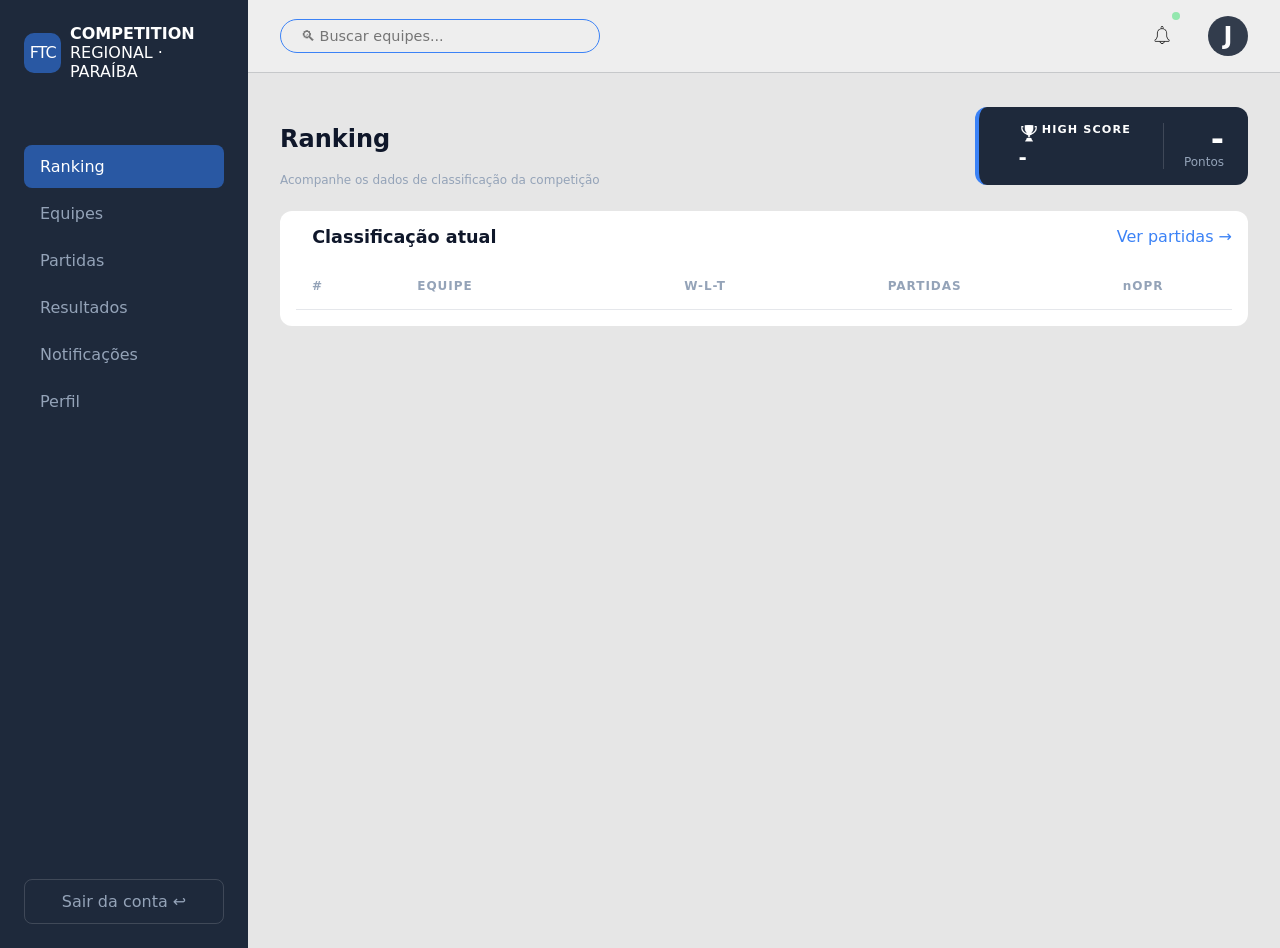
==== commit 30594e3d: "Com opr calculado sem penallidades e ajustes de estilização." ====
--- a/ftc-pb-competition/paginas/pag-home.html
+++ b/ftc-pb-competition/paginas/pag-home.html
@@ -67,9 +67,14 @@
                                 </div>
                             </header>
                         <div class="tabela-container">
-                            <div class="titulo-classificacao">
-                                <h2>Classificação atual</h2>
-                                <span id="total-equipes"> </span>
+                            <div class="classificacao-ranking">
+                                <div class="titulo-classificacao">
+                                    <h2>Classificação atual</h2>
+                                    <span id="total-equipes"> </span>
+                                </div>
+                                <div class="acesso-partidas">
+                                    <span data-secao="partidas">Ver partidas →</span>
+                                </div>
                             </div>
                             <table class="tabela">
                                 <thead>
@@ -103,14 +108,16 @@
                                     <legend>Aliança vermelha</legend>
                                     <select id="v1" required></select>
                                     <select id="v2" required></select>
-                                    <input type="number" id="vp" min="0" placeholder="Placar">
+                                    <input type="number" id="vnp" min="0" placeholder="Placar">
+                                    <input type="number" id="vpp" min="0" placeholder="Penalidades">
                                 </fieldset>
 
                                 <fieldset class="form-alianca azul">
                                     <legend>Aliança azul</legend>
                                     <select id="a1" required></select>
                                     <select id="a2" required></select>
-                                    <input type="number" id="ap" min="0" placeholder="Placar">
+                                    <input type="number" id="anp" min="0" placeholder="Placar">
+                                    <input type="number" id="app" min="0" placeholder="Penalidades">
                                 </fieldset>
                             </div>
 
@@ -119,6 +126,15 @@
                         </form>
                         <div class="lista-partidas" id="lista-partidas"></div>
                     </section>
+                    <section id="Resultados" class="secao">
+                        <h1>Resultados</h1>
+                    </section>
+                    <section id="notificacoes" class="secao">
+                        <h1>Notificações</h1>
+                    </section>
+                    <section id="perfil" class="secao">
+                        <h1>Perfil</h1>
+                    </section>
                 </main>
             </div>
         </div>
--- a/ftc-pb-competition/estilos/style-home.css
+++ b/ftc-pb-competition/estilos/style-home.css
@@ -30,7 +30,7 @@
 /* Coluna da direita: topbar em cima, conteúdo embaixo.
    min-width: 0 impede que tabelas largas estourem a tela. */
 .area-principal {
-    background-color: #eeeeee;
+    background-color: #e6e6e6;
     flex: 1;
     display: flex;
     flex-direction: column;
@@ -333,6 +333,16 @@
     padding: 1rem;
 }
 
+.classificacao-ranking{
+    display: flex;
+    justify-content: space-between;
+}
+
+.acesso-partidas{
+    color: #3b82f6;
+    cursor: pointer;
+}
+
 /* Título da tabela ("Classificação atual" + contagem de equipes). */
 .titulo-classificacao {
     padding-left: 1.01rem;
@@ -446,19 +456,29 @@
     padding: 0.75rem 1rem;
     border-radius: 8px;
     border-left: 4px solid transparent;
+    background-color: #dfdfdf80;
+}
+
+.v{
+    border-left-color: #ef4444;
+}
+
+.a{
+    border-right: 4px solid #3b82f6;
+    border-left: none;
 }
 
 /* Aliança vermelha: faixa vermelha à esquerda. */
 .alianca.vermelha {
     border-left-color: #ef4444;
-    background-color: #fef2f2;
+    background-color: #ef444434;
 }
 
 /* Aliança azul: faixa azul à direita (espelhada em relação à vermelha). */
 .alianca.azul {
     border-right: 4px solid #3b82f6;
     border-left: none;
-    background-color: #eff6ff;
+    background-color: #3b83f646;
     flex-direction: row;
 }
 
@@ -476,8 +496,16 @@
 }
 
 /* Placar da aliança vencedora em verde. */
-.alianca.vencedora .alianca-placar {
-    color: #16a34a;
+.alianca.vencedora-v .alianca-placar {
+    color: #ef4444;
+}
+
+.alianca.vencedora-a .alianca-placar {
+    color: #3b82f6;
+}
+
+.perdedora{
+    color: #e100ff;
 }
 
 /* Botão de excluir partida. */
